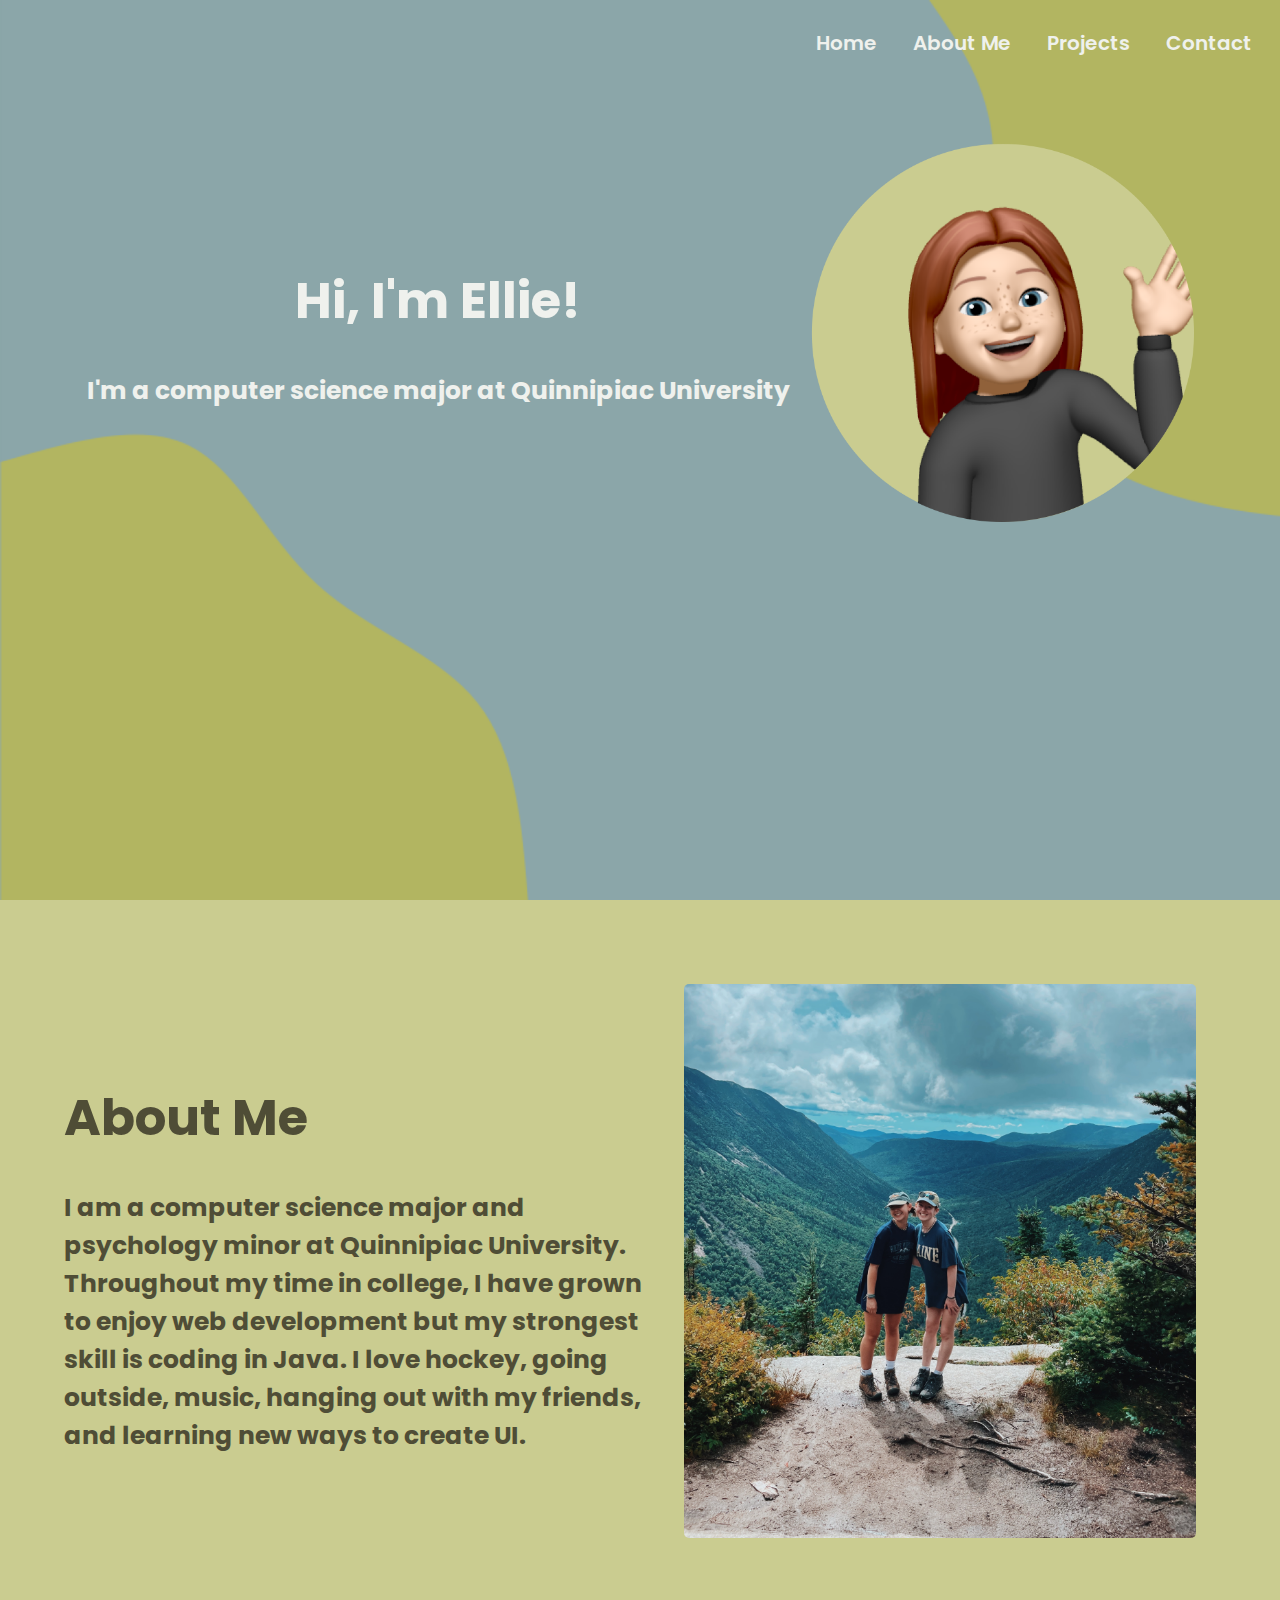
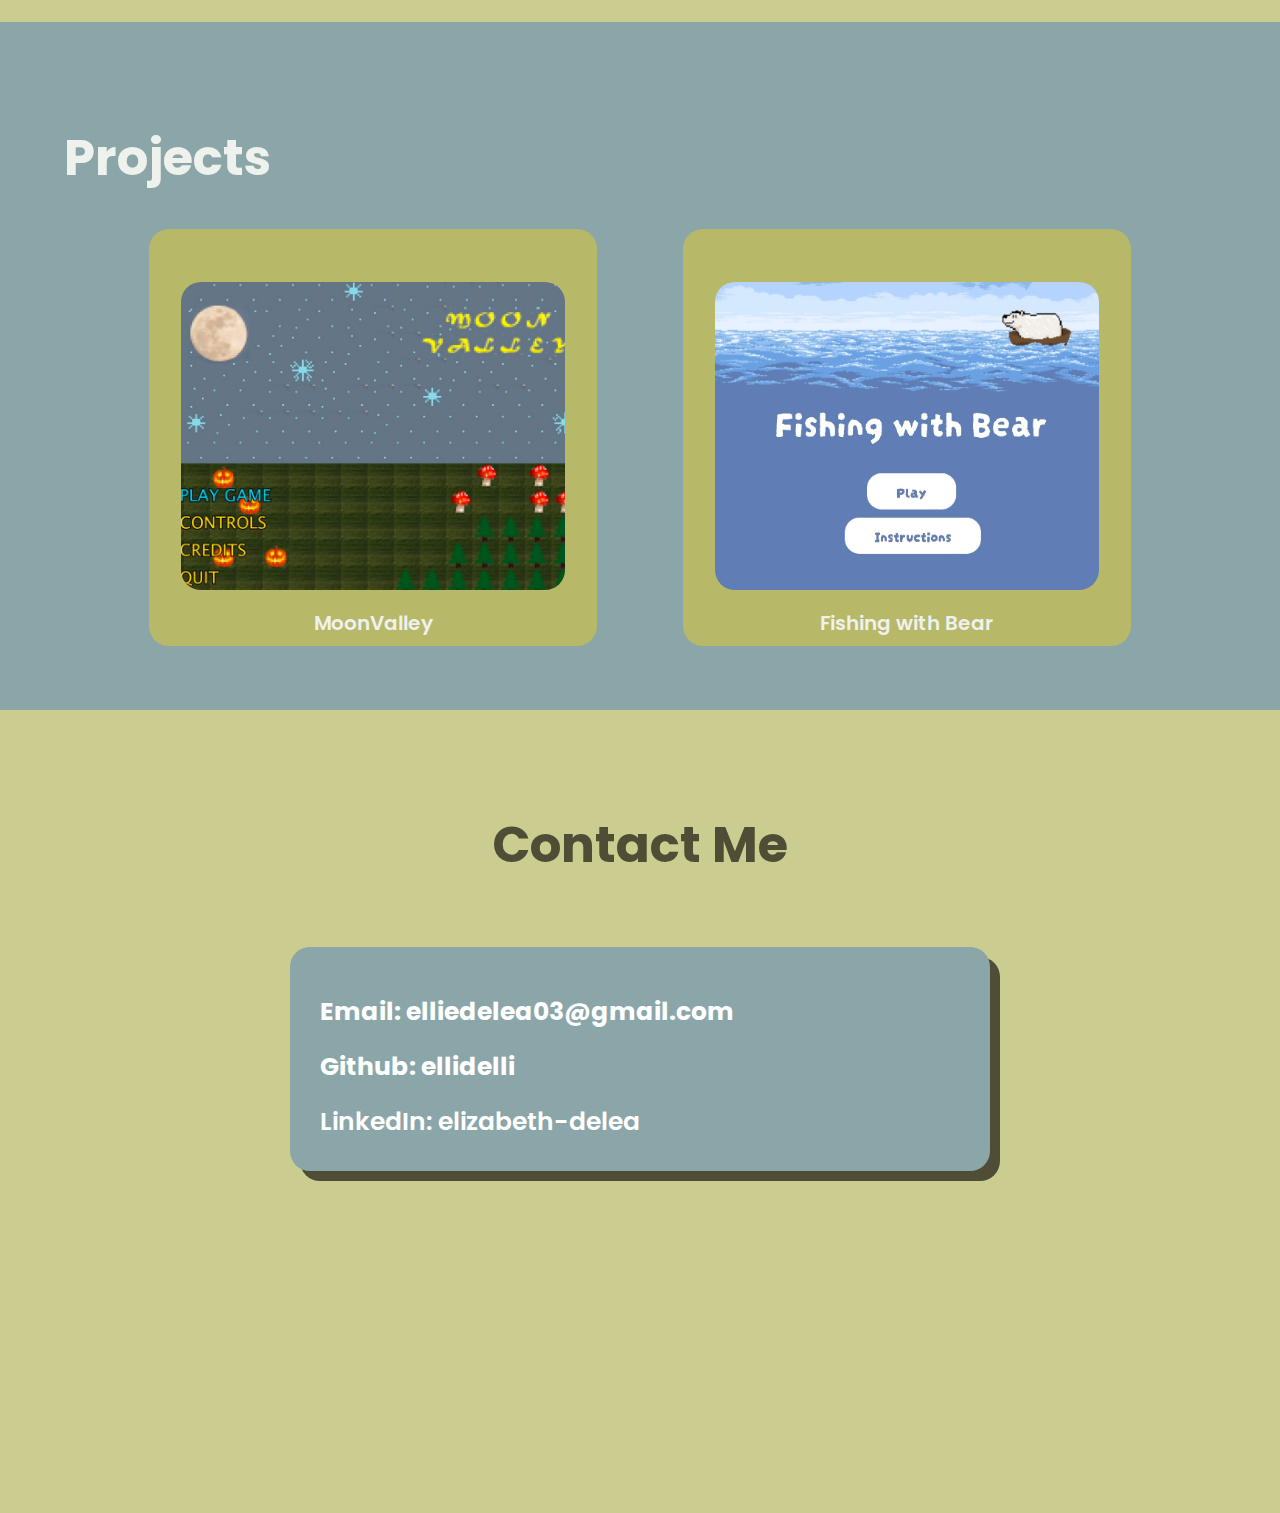
==== index.html @ 90046f54 "initial commit" ====
<!DOCTYPE html>
<html lang="en">
<head>
    <meta charset="UTF-8">
    <meta http-equiv="X-UA-Compatible" content="IE=edge">
    <meta name="viewport" content="width=device-width, initial-scale=1.0">
    <link rel="stylesheet" href="styles.css">
    <title>My Website</title>
</head>
<body>
    <section>
        <ul style="text-decoration: none;" id="intro">
            <li><a href="#contact">Contact</a></li>
            <li><a href="#projects">Projects</a></li>
            <li><a href="#about">About Me</a></li>
            <li><a href="#intro">Home</a></li>
        </ul>
        <div class="intro">
            <div>
                <h1>Hi, I'm Ellie!</h1>
                <h2>I'm a computer science major at Quinnipiac University</h2>
            </div>
            <img src="images/me.png" alt="me">
        </div>
    </section>
    <div class="about">
        <div class="twoCol">
            <div>
                <h1 style="color: #4F4D36;">About Me</h1>
                <h2 style="color: #4F4D36;">I am a computer science major and psychology minor at Quinnipiac University. Throughout my time in college, I have grown to enjoy web development but my strongest skill is coding in Java. I love hockey, going outside, music, hanging out with my friends, and learning new ways to create UI. </h2>
            </div>
            <img src="./images/mt.JPG" alt="mt" id="about">
        </div>
    </div>
    <div class="projectsTitle">
        <h1 id="projects">Projects</h1>
        <div class="projects">
            <div class="card"><a href=#><img src="./images/MoonValley-2.jpg" alt="">MoonValley</a></div>
            <div class="card"><a href=#><img src="./images/bear.jpg" alt="">Fishing with Bear</a></div>
        </div>
    </div>
    <div class="contact">
        <h1 style="color: #4F4D36;">Contact Me</h1>
        <div class="cBox" id="contact">
            <div>
                <h1>Email: elliedelea03@gmail.com</h1>
                <h1>Github: ellidelli</h1>
                <a href="https://www.linkedin.com/in/elizabeth-delea/">LinkedIn: elizabeth-delea</a>
            </div>
        </div>
    </div>
</body>
</html>
---- styles.css ----
@import url('https://fonts.googleapis.com/css2?family=Poppins:wght@200;600&display=swap');

body {
    margin: 0;
    padding: 0;
    font-family: 'Poppins';
    font-weight: 600;
    background-color: #8BA6A9;
    scroll-behavior: smooth;
}

ul {
    list-style-type: none;
    margin: 0;
    margin-top: 20px;
    padding: 0;
}
  
li {
    float: right;
    margin-right: 20px;
}
  
a {
    text-decoration: none;
    display: block;
    padding: 8px;
    color: #EFF1ED;
    font-size: 20px;
    border-radius: 10px;
}

a:hover {
    background-color: #CACC90;
    color: rgb(82, 80, 80);
}

.intro {
    padding-top: 8vh;
    text-align: center;
    display: flex;
    flex-direction: row;
    align-items: center;
    justify-content: center;
}

h1 {
    color: #EFF1ED;
    font-size: 50px;
    min-width: 50%;
}

h2 {
    color: #EFF1ED;
    font-size: 25px;
    min-width: 50%;
}

.intro img { 
    max-width: 30vw;
    padding-left: 20px;
}

section {
    display: flex;
    flex-direction: column;
    min-height: 100vh;
    background-image: url("./images/bg.png");
    background-size: cover;
}

/* .about::before {
    content: '';
    position: absolute;
    bottom: 0px;
    width: 100%;
    height: 20px;
    left: 0;
    background: linear-gradient(to top, #CACC90, transparent);
    z-index: 1000;
} */

.about {
    padding: 5vw;
    background-color: #CACC90;
}

.twoCol {
    display: flex;
    flex-direction: row;
    justify-content: space-around;
    align-items: center;
}

.twoCol > img {
    max-width: 40vw;
    height: auto;
    padding: 20px;
    border-radius: 25px;
}

.projectsTitle {
    background-color: #8BA6A9;
    padding: 5vw;
}

.projects {
    display: flex;
    flex-direction: row;
    flex-wrap: wrap;
    justify-content: space-evenly;
    align-items:flex-start;

}

.card {
    background-color: #B7B868;
    color: #4F4D36;
    font-size: 5vw;
    border-radius: 20px;
    min-width: 35vw;
    text-align: center;
}

.card > a {
    display: flex;
    flex-direction: column;
    align-items: center;
}

.card > a > img {
    width: 30vw;
    height: auto;
    margin-top: 5vh;
    border-radius: 20px;
    margin-bottom: 2vh;
}

.card > a:hover {
    border-radius: 20px;
}

.contact {
    background-color: #CACC90;
    padding: 5vw;
    color: #4F4D36;
    display: flex;
    height: 75vh;
    flex-direction: column;
}

.contact > h1 {
    align-self: center;
    text-align: center;
}

.cBox {
    background-color: #8BA6A9;
    height: fit-content;
    width: 50vw;
    align-self: center;
    margin-top: 30px;
    justify-self: center;
    border-radius: 20px;
    box-shadow: 10px 10px;
    padding: 30px;
}

.cBox > div > h1 {
    color: white;
    font-size: 25px;
    min-width: fit-content;
}

.cBox > div > a {
    color: white;
    font-size: 25px;
    text-decoration: none;
    padding: 0;
}

.cBox > div > a:hover {
    color: rgb(82, 80, 80);
    background-color: #8BA6A9;
}
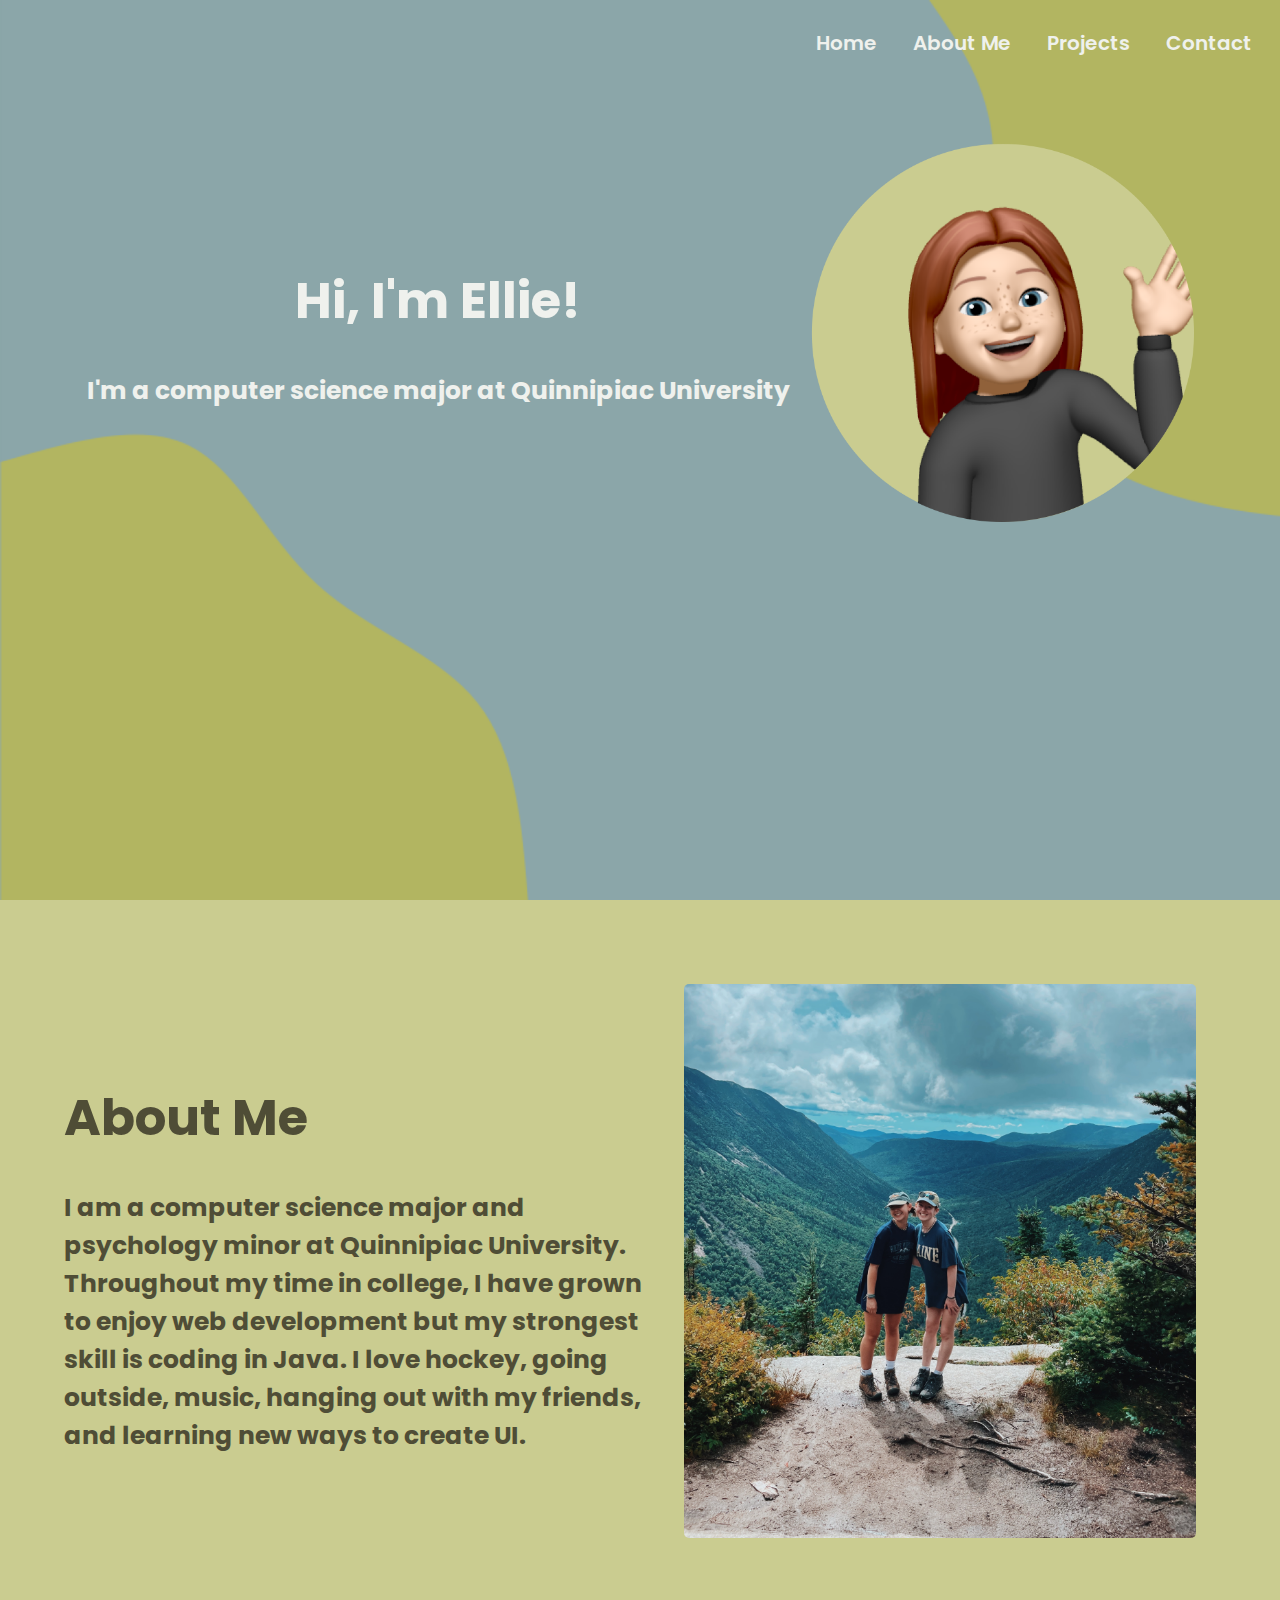
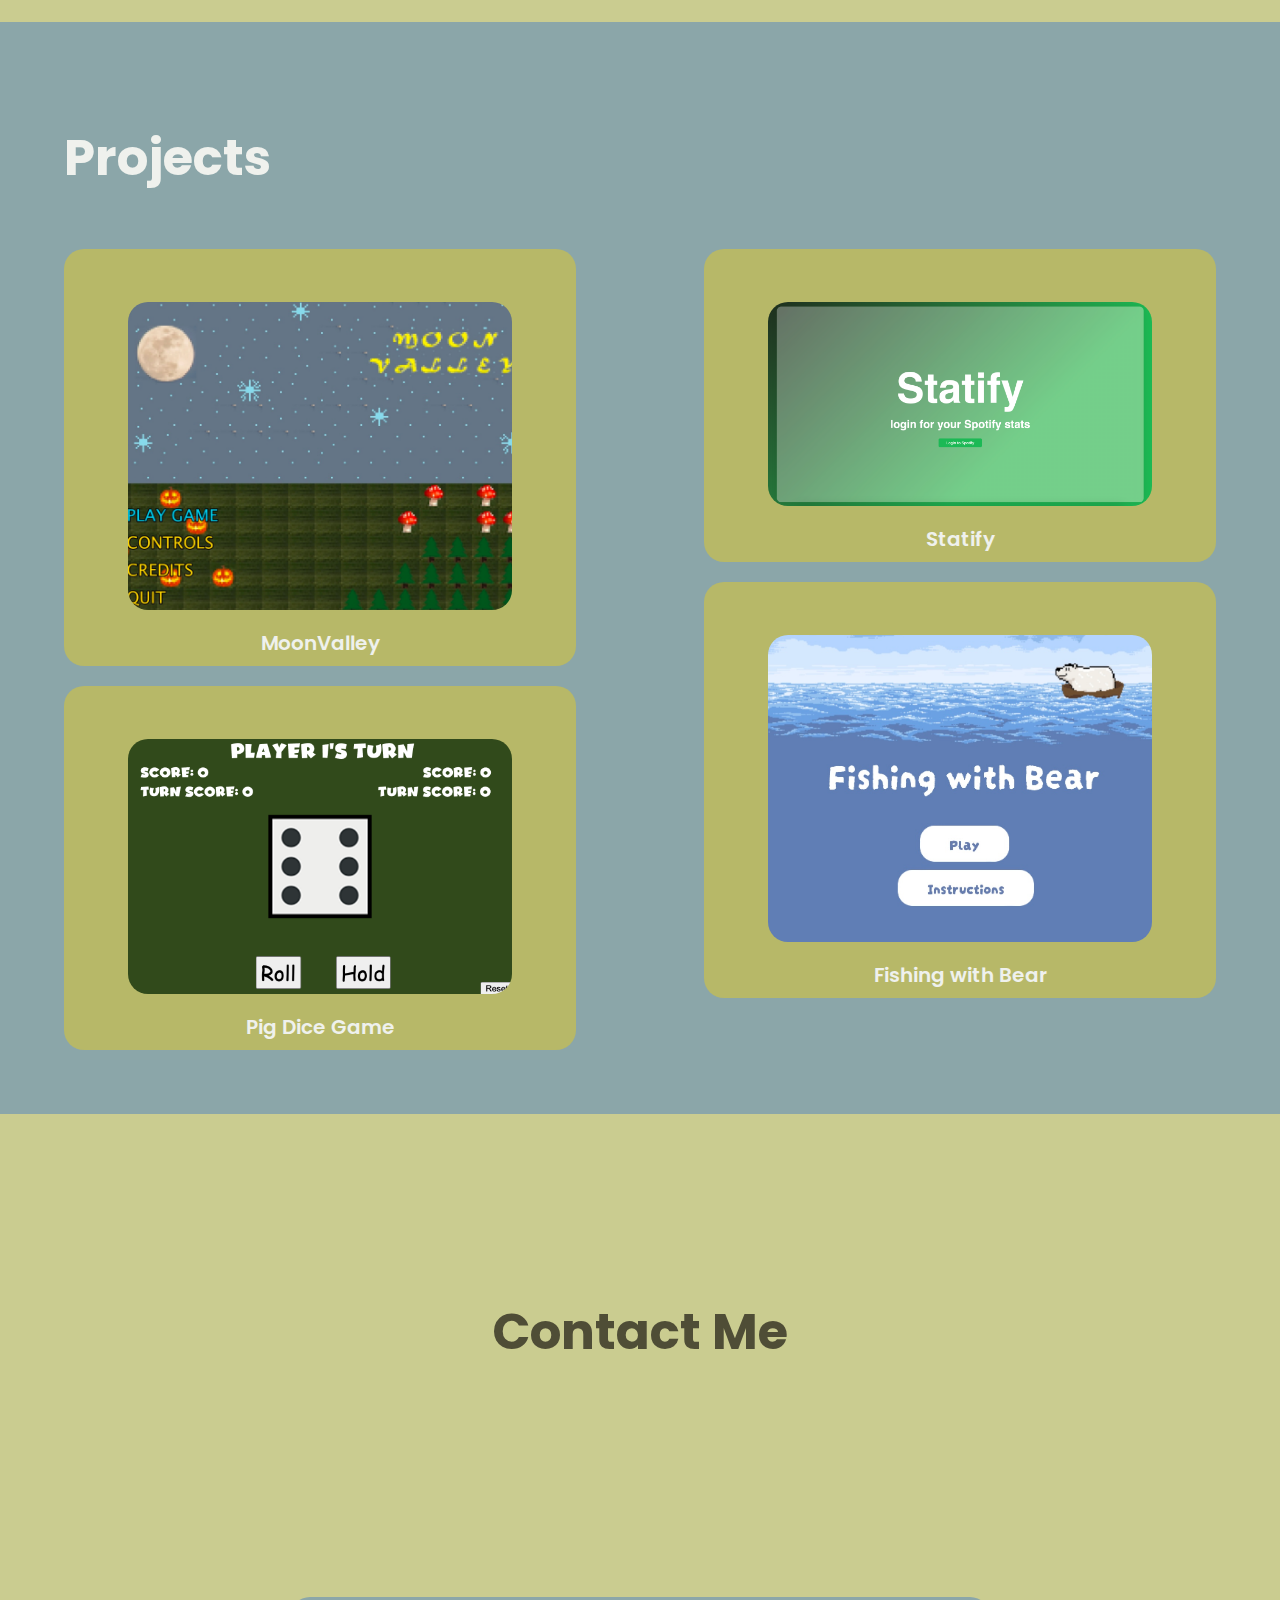
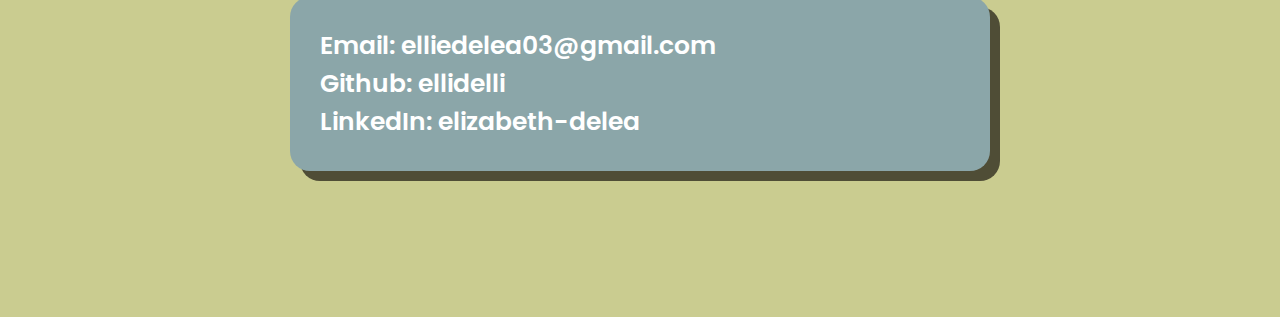
==== commit 6d5efc1f: "updated" ====
--- a/index.html
+++ b/index.html
@@ -35,16 +35,22 @@
     <div class="projectsTitle">
         <h1 id="projects">Projects</h1>
         <div class="projects">
-            <div class="card"><a href=#><img src="./images/MoonValley-2.jpg" alt="">MoonValley</a></div>
-            <div class="card"><a href=#><img src="./images/bear.jpg" alt="">Fishing with Bear</a></div>
+            <div class="projectsLeft">
+                <div class="card"><a href="moonvalley.html"><img src="./images/MoonValley-2.jpg" alt="">MoonValley</a></div>
+                <div class="card"><a href="pig.html"><img src="./images/Pig.png" alt="">Pig Dice Game</a></div>
+            </div>
+            <div class="projectsRight">
+                <div class="card"><a href="statify.html"><img src="./images/statHome.png" alt="">Statify</a></div>
+                <div class="card"><a href="fishing.html"><img src="./images/bear.jpg" alt="">Fishing with Bear</a></div>
+            </div>
         </div>
     </div>
     <div class="contact">
         <h1 style="color: #4F4D36;">Contact Me</h1>
         <div class="cBox" id="contact">
             <div>
-                <h1>Email: elliedelea03@gmail.com</h1>
-                <h1>Github: ellidelli</h1>
+                <a href="#contact">Email: elliedelea03@gmail.com</a>
+                <a href="https://github.com/ellidelli">Github: ellidelli</a>
                 <a href="https://www.linkedin.com/in/elizabeth-delea/">LinkedIn: elizabeth-delea</a>
             </div>
         </div>
--- a/styles.css
+++ b/styles.css
@@ -108,9 +108,22 @@
     display: flex;
     flex-direction: row;
     flex-wrap: wrap;
+    justify-content: space-between;
+    align-items:flex-start;
+}
+
+.projectsLeft {
+    display: flex;
+    flex-direction: column;
+    justify-content: space-between;
+    width: 40vw;
+}
+
+.projectsRight {
+    display: flex;
+    flex-direction: column;
     justify-content: space-evenly;
-    align-items:flex-start;
-
+    width: 40vw;
 }
 
 .card {
@@ -120,6 +133,7 @@
     border-radius: 20px;
     min-width: 35vw;
     text-align: center;
+    margin-top: 20px;
 }
 
 .card > a {
@@ -147,6 +161,7 @@
     display: flex;
     height: 75vh;
     flex-direction: column;
+    justify-content: space-around;
 }
 
 .contact > h1 {
@@ -184,4 +199,63 @@
     background-color: #8BA6A9;
 }
 
-
+.projectdiv {
+    padding: 30px;
+    display: flex;
+    flex-direction: column;
+}
+
+.projectdiv > h1 {
+    text-align: center;
+}
+
+.projectdiv > a {
+    border-radius: 20px;
+    border: none;
+    align-self: center;
+    text-align: center;
+    padding: 20px;
+    background-color: #B7B868;
+    font-family: "Poppins", sans-serif;
+    font-weight: 600;
+    color: white;
+    margin-bottom: 20px;
+}
+
+.projectdiv > a:hover {
+    background-color: #CACC90;
+    color: #4F4D36;
+}
+
+.projectColumns {
+    display: flex;
+    flex-direction: row;
+    justify-content: space-evenly;
+}
+
+.left {
+    display: flex;
+    flex-direction: column;
+    width: 45vw;
+}
+
+.right {
+    display: flex;
+    flex-direction: column;
+    width: 45vw;
+}
+
+.right > img {
+    margin: 20px;
+    border-radius: 10px;
+}
+
+.right > h3 {
+    color: white;
+    text-align: center;
+}
+
+.box > div > a {
+    padding: 20px;
+    margin: 20px;
+}